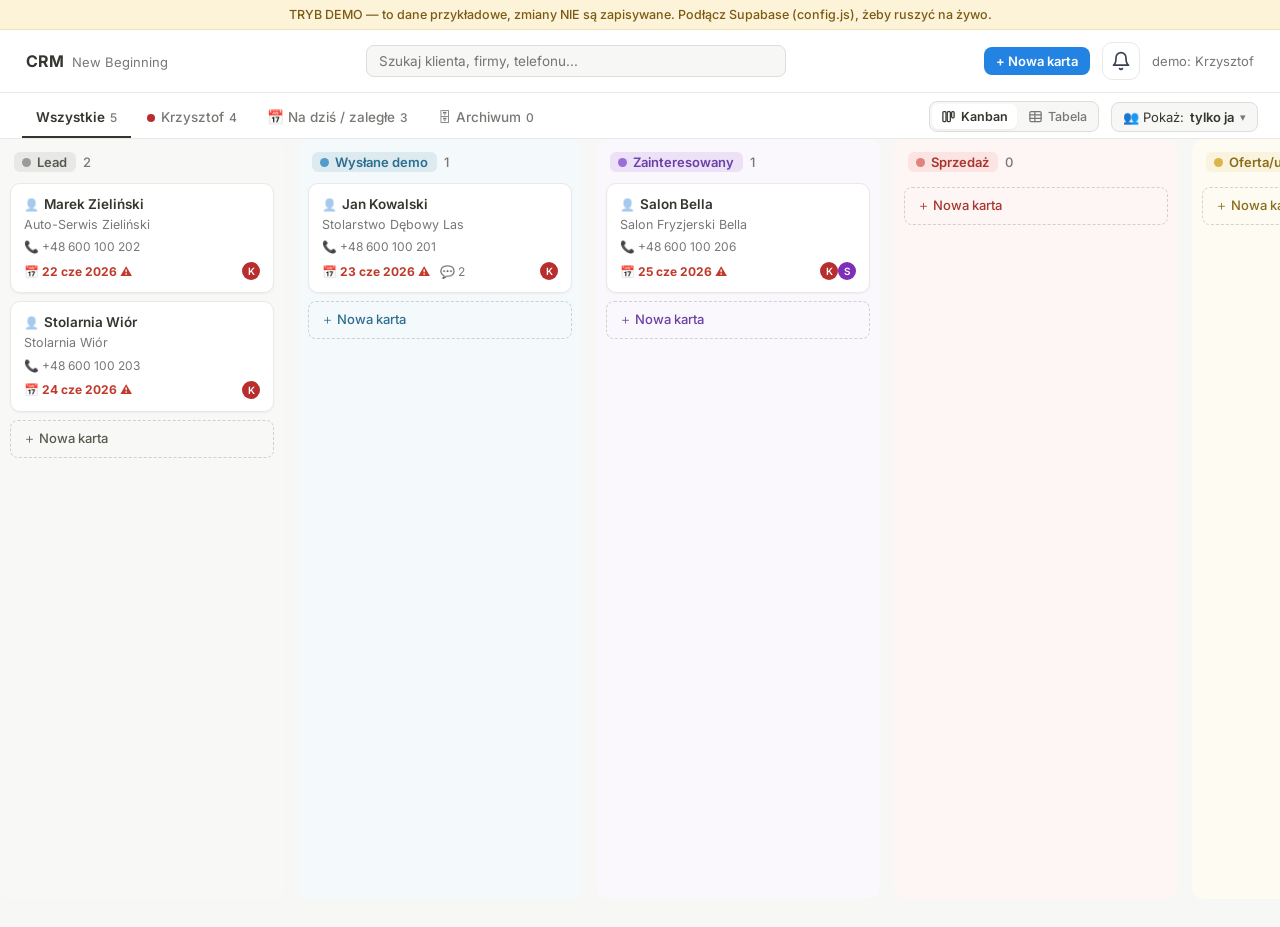
==== test-demo.html @ 10849305 "CRM: karta leada nie rozlazi sie po oddaleniu (max-width + center, v58) Pelnoekranowa karta (.modal-" ====
<!DOCTYPE html>
<html lang="pl">
<head>
  <meta charset="UTF-8" />
  <meta name="viewport" content="width=device-width, initial-scale=1.0" />
  <title>CRM — DEMO (nowa wersja)</title>
  <link rel="preconnect" href="https://fonts.googleapis.com">
  <link rel="preconnect" href="https://fonts.gstatic.com" crossorigin>
  <link href="https://fonts.googleapis.com/css2?family=Inter:wght@400;500;600;700&display=swap" rel="stylesheet">
  <link rel="stylesheet" href="styles.css?v=58" />
</head>
<body>
  <!-- ===== Pasek trybu DEMO ===== -->
  <div id="demo-banner" class="demo-banner" hidden>
    TRYB DEMO — to dane przykładowe, zmiany NIE są zapisywane. Podłącz Supabase (config.js), żeby ruszyć na żywo.
  </div>

  <!-- ===== Ekran logowania (tylko tryb na żywo) ===== -->
  <div id="login-view" class="login-view" hidden>
    <form id="login-form" class="login-card">
      <h1>CRM — New Beginning</h1>
      <p class="login-sub">Zaloguj się swoim adresem e-mail</p>
      <input type="email" id="login-email" placeholder="e-mail" autocomplete="email" required />
      <input type="password" id="login-password" placeholder="hasło" autocomplete="current-password" required />
      <button type="submit" id="login-btn">Zaloguj</button>
      <div id="login-error" class="login-error"></div>
    </form>
  </div>

  <!-- ===== Aplikacja ===== -->
  <div id="app-view" hidden>
    <header class="topbar">
      <div class="topbar-left">
        <span class="logo">CRM</span>
        <span class="logo-sub">New Beginning</span>
      </div>
      <div class="topbar-center">
        <input id="search" class="search" type="search" placeholder="Szukaj klienta, firmy, telefonu..." />
      </div>
      <div class="topbar-right">
        <button id="new-card-btn" class="primary-btn sm">+ Nowa karta</button>
        <div class="notif-wrap">
          <button id="notif-bell" class="notif-bell" title="Powiadomienia (@oznaczenia)" aria-label="Powiadomienia">
            <svg viewBox="0 0 24 24" width="20" height="20" fill="none" stroke="currentColor" stroke-width="2" stroke-linecap="round" stroke-linejoin="round"><path d="M18 8A6 6 0 0 0 6 8c0 7-3 9-3 9h18s-3-2-3-9"/><path d="M13.73 21a2 2 0 0 1-3.46 0"/></svg>
            <span id="notif-badge" class="notif-badge" hidden>0</span>
          </button>
          <div id="notif-panel" class="notif-panel" hidden></div>
        </div>
        <span id="who" class="who"></span>
        <button id="logout-btn" class="ghost-btn" hidden>Wyloguj</button>
      </div>
    </header>

    <nav id="tabs" class="tabs"></nav>

    <main id="board" class="board"></main>
  </div>

  <!-- ===== Modal karty klienta ===== -->
  <div id="modal-overlay" class="modal-overlay" hidden>
    <div class="modal" role="dialog" aria-modal="true">
      <button id="modal-close" class="modal-close" aria-label="Zamknij">&times;</button>
      <div id="modal-body"></div>
    </div>
  </div>

  <!-- DEMO: pusty config → tryb offline, bez logowania, bez zapisu do bazy -->
  <script>window.CRM_CONFIG = {};</script>
  <script src="app.js?v=58"></script>
</body>
</html>
---- styles.css ----
/* ===== Reset / podstawy ===== */
* { box-sizing: border-box; margin: 0; padding: 0; }
/* WAŻNE: atrybut hidden musi naprawdę chować element (inaczej .modal-overlay/.login-view
   z display:flex nakładają się na stronę i blokują klikanie). */
[hidden] { display: none !important; }
:root {
  --bg: #f7f7f5;
  --panel: #ffffff;
  --ink: #37352f;
  --ink-soft: #787774;
  --line: #e9e9e7;
  --line-strong: #ddddda;
  --accent: #2383e2;
  --shadow: 0 1px 2px rgba(15,15,15,.06), 0 2px 8px rgba(15,15,15,.04);
  --radius: 10px;
}
html, body { height: 100%; }
body {
  font-family: 'Inter', -apple-system, BlinkMacSystemFont, 'Segoe UI', sans-serif;
  background: var(--bg);
  color: var(--ink);
  -webkit-font-smoothing: antialiased;
  font-size: 14px;
}

/* ===== Banner DEMO ===== */
.demo-banner {
  background: #fdf3d8;
  color: #7a5b14;
  text-align: center;
  padding: 7px 16px;
  font-size: 12.5px;
  font-weight: 500;
  border-bottom: 1px solid #f0e3b8;
}

/* ===== Logowanie ===== */
.login-view {
  min-height: 100vh; display: flex; align-items: center; justify-content: center; padding: 20px;
}
.login-card {
  background: var(--panel); border: 1px solid var(--line); border-radius: 14px;
  padding: 34px 30px; width: 100%; max-width: 360px; box-shadow: var(--shadow);
  display: flex; flex-direction: column; gap: 12px;
}
.login-card h1 { font-size: 20px; font-weight: 700; }
.login-sub { color: var(--ink-soft); font-size: 13px; margin-bottom: 6px; }
.login-card input {
  border: 1px solid var(--line-strong); border-radius: 8px; padding: 10px 12px; font-size: 14px; font-family: inherit;
}
.login-card input:focus { outline: none; border-color: var(--accent); }
.login-card button {
  background: var(--accent); color: #fff; border: none; border-radius: 8px;
  padding: 10px; font-size: 14px; font-weight: 600; cursor: pointer; margin-top: 4px;
}
.login-card button:hover { filter: brightness(.96); }
.login-error { color: #d4493f; font-size: 12.5px; min-height: 16px; }

/* ===== Topbar ===== */
.topbar {
  display: flex; align-items: center; justify-content: space-between;
  padding: 12px 26px; background: var(--panel); border-bottom: 1px solid var(--line);
}
.topbar-left { display: flex; align-items: baseline; gap: 8px; }
.logo { font-weight: 700; font-size: 16px; }
.logo-sub { color: var(--ink-soft); font-size: 13px; }
.topbar-right { display: flex; align-items: center; gap: 12px; }
.who { color: var(--ink-soft); font-size: 13px; }
.ghost-btn {
  background: transparent; border: 1px solid var(--line-strong); border-radius: 7px;
  padding: 6px 12px; font-size: 13px; cursor: pointer; color: var(--ink); font-family: inherit;
}
.ghost-btn:hover { background: var(--bg); }

/* ===== Pasek widoków (Tablica / Na dziś / Archiwum) + panel zespołu ===== */
.tabs {
  display: flex; align-items: flex-end; justify-content: space-between; gap: 12px;
  padding: 8px 22px 0; background: var(--panel); border-bottom: 1px solid var(--line);
}
/* min-width:0 jest KLUCZOWE — bez niego min-width:auto blokuje kurczenie i overflow-x nigdy się nie włącza (pasek rozpycha stronę na mobile) */
.tab-modes { display: flex; gap: 2px; overflow-x: auto; min-width: 0; flex: 1 1 auto; }
/* Panel zespołu — rozwijany wybór, czyje karty widać (dostępny dla każdego) */
.owner-panel { position: relative; flex: 0 0 auto; padding-bottom: 6px; }
.owner-toggle {
  display: inline-flex; align-items: center; gap: 6px; background: var(--bg);
  border: 1px solid var(--line-strong); border-radius: 8px; padding: 6px 11px;
  font-size: 13px; font-family: inherit; color: var(--ink); cursor: pointer; white-space: nowrap;
}
.owner-toggle:hover { border-color: var(--ink-soft); }
.owner-toggle strong { font-weight: 600; }
.owner-toggle .caret { color: var(--ink-soft); font-size: 11px; }
.owner-pop {
  position: absolute; top: calc(100% + 6px); right: 0; min-width: 224px; z-index: 60;
  background: #fff; border: 1px solid var(--line-strong); border-radius: 10px;
  box-shadow: var(--shadow); padding: 6px;
}
.owner-opt {
  display: flex; align-items: center; gap: 8px; width: 100%; text-align: left;
  background: transparent; border: none; border-radius: 7px; padding: 7px 9px;
  font-size: 13.5px; font-family: inherit; color: var(--ink); cursor: pointer;
}
.owner-opt:hover { background: var(--bg); }
.owner-opt.on { background: rgba(35,131,226,.08); font-weight: 600; }
.owner-check { width: 14px; flex: 0 0 auto; color: var(--accent); font-weight: 700; text-align: center; }
.owner-all { font-weight: 600; }
.owner-sep { height: 1px; background: var(--line); margin: 5px 2px; }
.owner-me { color: var(--ink-soft); font-weight: 400; }
.avatar.sm { width: 18px; height: 18px; font-size: 10px; }
.tab {
  border: none; background: transparent; padding: 8px 14px 11px; font-size: 13.5px; font-weight: 500;
  color: var(--ink-soft); cursor: pointer; border-bottom: 2px solid transparent; white-space: nowrap; font-family: inherit;
}
.tab:hover { color: var(--ink); }
.tab.active { color: var(--ink); border-bottom-color: var(--ink); font-weight: 600; }
.tab .count { color: var(--ink-soft); font-weight: 500; margin-left: 5px; font-size: 12px; }
.tab .tab-dot { display: inline-block; width: 8px; height: 8px; border-radius: 50%; margin-right: 6px; vertical-align: middle; }

/* Przełącznik układu: Kanban / Tabela (po prawej, obok „Pokaż") */
.view-switch { flex: 0 0 auto; display: inline-flex; gap: 2px; align-self: center; background: var(--bg); border: 1px solid var(--line-strong); border-radius: 8px; padding: 2px; margin-bottom: 6px; }
.vs-btn { display: inline-flex; align-items: center; gap: 5px; border: none; background: transparent; color: var(--ink-soft); font-family: inherit; font-size: 12.5px; font-weight: 500; cursor: pointer; border-radius: 6px; padding: 5px 9px; white-space: nowrap; transition: background .12s ease, color .12s ease; }
.vs-btn svg { flex: 0 0 auto; }
.vs-btn:hover { color: var(--ink); }
.vs-btn.on { background: #fff; color: var(--ink); font-weight: 600; box-shadow: 0 1px 2px rgba(0,0,0,.06); }
@media (max-width: 640px) { .vs-btn span { display: none; } .vs-btn { padding: 5px 7px; } }

/* ===== Tablica kanban ===== */
.board {
  display: flex; gap: 14px; padding: 0 26px 28px; overflow: auto; align-items: stretch;
  height: calc(100vh - 112px);
}

/* ===== Widok tabeli ===== */
.board.board-table { display: block; padding: 18px 26px 28px; }
.table-wrap { background: #fff; border: 1px solid var(--line); border-radius: 12px; overflow: hidden; box-shadow: var(--shadow); }
.crm-table { width: 100%; border-collapse: collapse; font-size: 13.5px; min-width: 720px; }
.crm-table thead th { text-align: left; font-weight: 600; font-size: 11.5px; text-transform: uppercase; letter-spacing: .04em; color: var(--ink-soft); padding: 11px 16px; background: var(--bg); border-bottom: 1px solid var(--line); white-space: nowrap; }
.crm-table tbody td { padding: 11px 16px; border-bottom: 1px solid var(--line); vertical-align: middle; }
.crm-table tbody tr:last-child td { border-bottom: none; }
.tb-row { cursor: pointer; transition: background .12s ease; }
.tb-row:hover { background: var(--bg); }
.tb-name { display: flex; flex-direction: column; gap: 1px; }
.tb-nm { font-weight: 600; color: var(--ink); }
.tb-co { font-size: 12px; color: var(--ink-soft); }
.tb-empty { color: var(--ink-soft); }
.tb-num, .tb-demo, .tb-arch { white-space: nowrap; }
.tb-arch { color: var(--ink-soft); }
.tb-team-in { display: inline-flex; align-items: center; }
.tb-fu { font-weight: 600; white-space: nowrap; }
.tb-fu.fu-overdue { color: #c0392b; }
.tb-fu.fu-today { color: #b8860b; }
.tb-fu.fu-done { color: #2e6b3e; }
.table-empty { color: var(--ink-soft); font-size: 14px; padding: 40px 0; text-align: center; }
.column { flex: 0 0 284px; display: flex; flex-direction: column; }
/* col-inner wypełnia całą wysokość kolumny → strefa upuszczania = cały słupek (drop działa też w pustym
   dole kolumny), a tło/tint pokrywa pełną wysokość. align-items:stretch na .board wyrównuje kolumny do
   najwyższej, zachowując wspólny scroll i sticky-nagłówki. */
.col-inner { display: flex; flex-direction: column; flex: 1 1 auto; border-radius: 12px; padding: 4px 8px 10px; }
.column-head {
  display: flex; align-items: center; gap: 7px; padding: 9px 6px 9px; font-size: 13px; font-weight: 600;
  position: sticky; top: 0; background: inherit; z-index: 3;
}
/* zasłoń ewentualny skrawek karty przewijającej się tuż nad nagłówkiem (karta ZAWSZE pod etapem) */
.column-head::before { content: ""; position: absolute; left: 0; right: 0; bottom: 100%; height: 12px; background: inherit; }
.col-label { letter-spacing: .005em; }
.col-pill { display: inline-flex; align-items: center; gap: 6px; padding: 2px 9px 2px 8px; border-radius: 6px; font-weight: 600; font-size: 13px; }
.add-card-btn { margin: 6px 2px 0; width: calc(100% - 4px); text-align: left; background: transparent; border: 1px dashed rgba(55,53,47,.2); border-radius: 8px; padding: 9px 12px; font-size: 13px; font-weight: 500; cursor: pointer; font-family: inherit; transition: background .12s, border-color .12s; }
.add-card-btn:hover { background: rgba(255,255,255,.65); border-color: rgba(55,53,47,.32); }
.dot { width: 9px; height: 9px; border-radius: 50%; flex: 0 0 auto; }
.column-head .col-count { color: var(--ink-soft); font-weight: 500; }
.column-head .add-card { margin-left: auto; border: none; background: transparent; color: var(--ink-soft);
  font-size: 18px; line-height: 1; cursor: pointer; padding: 0 4px; border-radius: 5px; }
.column-head .add-card:hover { background: var(--line); color: var(--ink); }
.cards { display: flex; flex-direction: column; gap: 8px; padding: 2px; }
.cards:empty { min-height: 0; padding: 0; }
.column.drag-over { background: rgba(35,131,226,.035); border-radius: 12px; outline: 1.5px dashed rgba(35,131,226,.22); outline-offset: -3px; }
/* wskaźnik miejsca upuszczenia przy przestawianiu góra/dół w kolumnie */
.card.drop-above, .card.drop-below { position: relative; }
.card.drop-above::before, .card.drop-below::after { content: ""; position: absolute; left: 0; right: 0; height: 3px; background: var(--accent); border-radius: 3px; }
.card.drop-above::before { top: -6px; }
.card.drop-below::after { bottom: -6px; }

.card {
  background: var(--panel); border: 1px solid var(--line); border-radius: var(--radius);
  padding: 12px 13px; cursor: pointer; box-shadow: 0 1px 2px rgba(15,15,15,.05);
  transition: transform .12s ease, box-shadow .12s ease, border-color .12s ease;
}
.card:hover { border-color: var(--line-strong); transform: translateY(-1px); box-shadow: 0 4px 12px rgba(15,15,15,.10); }
.card-ic { opacity: .38; margin-right: 5px; font-size: 12px; }
.card[draggable="true"] { cursor: grab; }
.card.dragging { opacity: .45; }
.card-title { font-weight: 600; font-size: 13.5px; margin-bottom: 3px; line-height: 1.3; }
.card-company { color: var(--ink-soft); font-size: 12.5px; margin-bottom: 6px; line-height: 1.35; }
.card-meta { display: flex; flex-wrap: wrap; gap: 4px 10px; color: var(--ink-soft); font-size: 12px; }
.card-meta .chip { display: inline-flex; align-items: center; gap: 4px; }
.card-foot { display: flex; align-items: center; gap: 10px; margin-top: 8px; color: var(--ink-soft); font-size: 12px; }
.card-owner { margin-left: auto; display: inline-flex; align-items: center; gap: 5px; }
.avatar {
  width: 18px; height: 18px; border-radius: 50%; background: var(--accent); color: #fff;
  font-size: 10px; font-weight: 600; display: inline-flex; align-items: center; justify-content: center;
}

/* ===== Modal ===== */
.modal-overlay {
  position: fixed; inset: 0; background: rgba(15,15,15,.32); display: flex;
  align-items: flex-start; justify-content: center; padding: 40px 16px; z-index: 50; overflow-y: auto;
  backdrop-filter: blur(3px); -webkit-backdrop-filter: blur(3px);
}
.modal {
  background: var(--panel); border-radius: 14px; width: 100%; max-width: 640px;
  position: relative; box-shadow: 0 10px 40px rgba(0,0,0,.18); padding: 36px 40px 30px;
}
.modal-close {
  position: absolute; top: 14px; right: 16px; border: none; background: transparent;
  font-size: 26px; line-height: 1; color: var(--ink-soft); cursor: pointer;
}
.modal-close:hover { color: var(--ink); }
.modal h2 { font-size: 24px; font-weight: 700; margin-bottom: 4px; }
.modal .modal-sub { color: var(--ink-soft); font-size: 12.5px; margin-bottom: 18px; }
.modal input.title-input { font-size: 24px; font-weight: 700; border: none; width: 100%; font-family: inherit; color: var(--ink); }
.modal input.title-input:focus { outline: none; }

.props { display: grid; grid-template-columns: 150px 1fr; gap: 2px 10px; margin: 14px 0 6px; }
.prop-label { color: var(--ink-soft); font-size: 13px; padding: 8px 6px; display: flex; align-items: center; gap: 7px; }
.prop-value { padding: 4px 0; }
.prop-value input, .prop-value select, .prop-value textarea {
  width: 100%; border: 1px solid transparent; border-radius: 6px; padding: 7px 8px; font-size: 13.5px;
  font-family: inherit; color: var(--ink); background: transparent;
}
.prop-value input:hover, .prop-value select:hover, .prop-value textarea:hover { background: var(--bg); }
.prop-value input:focus, .prop-value select:focus, .prop-value textarea:focus { outline: none; border-color: var(--accent); background: #fff; }
.prop-value.readonly { padding: 7px 8px; font-size: 13.5px; color: var(--ink); }
.prop-value a { color: var(--accent); text-decoration: none; }

/* wiersz Google Maps: pole + przyciski otwórz/kopiuj (jak w Notion) */
.maps-cell { display: flex; align-items: center; gap: 6px; }
.maps-cell input { flex: 1 1 auto; min-width: 0; width: auto; }
.maps-cell .maps-link { flex: 1 1 auto; min-width: 0; overflow: hidden; text-overflow: ellipsis; white-space: nowrap; padding: 7px 8px; }
.maps-btn {
  flex: 0 0 auto; cursor: pointer; border: 1px solid var(--line, #e6e3dd); background: #fff;
  color: var(--ink-soft); border-radius: 6px; padding: 6px 9px; font-size: 12.5px; font-family: inherit;
  white-space: nowrap; transition: background .12s ease, color .12s ease, border-color .12s ease;
}
.maps-btn:hover { background: var(--bg); color: var(--ink); }
.maps-btn.ok { color: #1a7f37; border-color: #1a7f37; background: #eaf6ec; }

.status-pill { display: inline-flex; align-items: center; gap: 6px; padding: 3px 10px; border-radius: 20px; font-size: 12.5px; font-weight: 500; }

.section-divider { border: none; border-top: 1px solid var(--line); margin: 18px 0; }
.notes-label { font-size: 12px; font-weight: 600; color: var(--ink-soft); text-transform: uppercase; letter-spacing: .04em; margin-bottom: 6px; }
textarea.notes { width: 100%; min-height: 160px; border: 1px solid var(--line); border-radius: 8px; padding: 10px; font-size: 13.5px; font-family: inherit; resize: vertical; line-height: 1.5; overflow-y: hidden; box-sizing: border-box; }
textarea.notes:focus { outline: none; border-color: var(--accent); }

.comments-wrap { margin-top: 8px; }
.comment { display: flex; gap: 10px; padding: 9px 0; border-top: 1px solid var(--line); }
.comment:first-of-type { border-top: none; }
.comment-main { flex: 1; }
.comment-head { font-size: 12.5px; margin-bottom: 2px; }
.comment-head .c-author { font-weight: 600; }
.comment-head .c-time { color: var(--ink-soft); margin-left: 8px; font-size: 11.5px; }
.comment-body { font-size: 13.5px; line-height: 1.45; white-space: pre-wrap; }
.add-comment { display: flex; gap: 8px; margin-top: 12px; position: relative; }
.add-comment input { flex: 1; border: 1px solid var(--line-strong); border-radius: 8px; padding: 9px 11px; font-size: 13.5px; font-family: inherit; }
.add-comment input:focus { outline: none; border-color: var(--accent); }
.add-comment button { background: var(--accent); color: #fff; border: none; border-radius: 8px; padding: 0 16px; font-size: 13.5px; font-weight: 600; cursor: pointer; }

.readonly-note { background: #fbf3e4; color: #7a5b14; font-size: 12px; padding: 7px 10px; border-radius: 7px; margin-bottom: 14px; }
.save-row { margin-top: 12px; display: flex; justify-content: flex-end; gap: 8px; }
.primary-btn { background: var(--accent); color: #fff; border: none; border-radius: 8px; padding: 9px 18px; font-size: 13.5px; font-weight: 600; cursor: pointer; font-family: inherit; }
.primary-btn:hover { filter: brightness(.96); }
/* „Przenieś do archiwum" — neutralne (to NIE jest usuwanie) */
#delete-card { color: var(--ink-soft); border-color: var(--line-strong); }
#delete-card:hover { background: var(--bg); color: var(--ink); }
.danger-btn { background: #d4493f; }
.danger-btn:hover { filter: brightness(.95); }
.confirm-del { color: #a8362f; font-size: 13.5px; display: inline-flex; align-items: center; }

/* ===== Karta klienta NA CAŁY EKRAN (dwukolumnowa: lewo=dane+notatka, prawo=komentarze) =====
   Włącza się TYLKO dla głównego widoku karty (klasa .modal-full dodawana w openModal);
   Kosz i proste dialogi zostają w małym modalu. */
.modal-overlay:has(.modal-full) { align-items: stretch; padding: 0; }
.modal.modal-full {
  max-width: 100vw; width: 100vw; height: 100vh; max-height: 100vh; border-radius: 0;
  padding: 0; display: flex; flex-direction: column; overflow: hidden;
}
.modal.modal-full #modal-body { flex: 1 1 auto; min-height: 0; display: flex; width: 100%; justify-content: center; }
.modal.modal-full .modal-close { z-index: 5; }
/* max-width + wyśrodkowanie: po oddaleniu (szeroki/zoom-out viewport) karta nie rozłazi się na całą szerokość,
   tylko trzyma czytelną szerokość wyśrodkowaną (ramka pojawia się tylko gdy jest miejsce po bokach). */
.cm { display: grid; grid-template-columns: minmax(0,1fr) clamp(380px, 34%, 540px); width: 100%; max-width: 1500px; min-height: 0; box-shadow: 0 0 0 1px var(--line); }
/* lewa kolumna — przewijalna */
.cm-left { min-width: 0; display: flex; flex-direction: column; overflow-y: auto; padding: 22px 28px 18px; }
.cm-name { font-size: 21px; font-weight: 700; margin: 0 0 1px; }
.modal.modal-full input.title-input.cm-name { font-size: 21px; width: 100%; border: 1px solid transparent; border-radius: 8px; padding: 3px 7px; margin-left: -7px; box-sizing: border-box; transition: background .12s ease, border-color .12s ease; }
.modal.modal-full input.title-input.cm-name:hover { background: var(--bg); }
.modal.modal-full input.title-input.cm-name:focus { background: var(--panel); border-color: var(--accent); }
/* nagłówek sekcji „Notatki" — spójny z nagłówkami grup */
.cm-left .cm-notes .notes-label { font-size: 11px; letter-spacing: .07em; padding-bottom: 7px; border-bottom: 1px solid var(--line); margin-bottom: 8px; }
/* ── Karta: właściwości w 2 grupach (Kontakt | Sprzedaż), pola „inline" jak w Notion ── */
.cm-props { display: grid; grid-template-columns: 1fr 1fr; gap: 22px 48px; align-items: start; margin: 18px 0 6px; max-width: 820px; }
.cm-group { display: flex; flex-direction: column; gap: 1px; min-width: 0; }
.cm-gh { font-size: 11px; font-weight: 600; text-transform: uppercase; letter-spacing: .07em; color: var(--ink-soft); padding-bottom: 7px; margin-bottom: 5px; border-bottom: 1px solid var(--line); }
.cm-row { display: grid; grid-template-columns: 92px minmax(0,1fr); align-items: center; gap: 8px; min-height: 32px; }
.cm-row > .k { font-size: 12.5px; color: var(--ink-soft); }
.cm-row > .v { min-width: 0; display: flex; align-items: center; }
/* pola „bez ramki" — wyglądają jak tekst; ramka i tło dopiero przy najechaniu / edycji */
.cm-row input, .cm-row select { width: 100%; font-size: 13.5px; font-family: inherit; color: var(--ink); background: transparent; border: 1px solid transparent; border-radius: 6px; padding: 5px 7px; box-sizing: border-box; cursor: pointer; }
.cm-row input { cursor: text; }
.cm-row input:hover, .cm-row select:hover { background: var(--bg); }
.cm-row input:focus, .cm-row select:focus { outline: none; background: var(--panel); border-color: var(--accent); cursor: text; }
.cm-row input::placeholder { color: #c4c4c2; }
.cm-row .prop-value.readonly { font-size: 13.5px; color: var(--ink); padding: 5px 7px; }
.cm-row .v.maps-cell, .cm-row .v.demo-cell { gap: 4px; }
.cm-row .v.maps-cell { flex-wrap: nowrap; }
.cm-row .v.demo-cell { flex-wrap: wrap; }
.cm-row .v.maps-cell > input, .cm-row .v.demo-cell > input { flex: 1 1 auto; min-width: 0; }
.cm-row .v.demo-cell .demo-input { flex: 1 1 100%; }
.cm-row .v.demo-cell .demo-row { margin-left: 0; }
.cm-row .v .maps-btn { padding: 4px 7px; font-size: 12px; }
.cm-row .follow-edit { display: flex; gap: 6px; width: 100%; }
.cm-row .follow-edit input[type="date"] { flex: 1 1 auto; }
.cm-row .follow-edit input[type="time"] { flex: 0 0 auto; width: 92px; }
.demo-link { font-weight: 500; white-space: nowrap; }
@media (max-width: 760px) { .cm-props { grid-template-columns: 1fr; gap: 16px 0; } }
/* Ocena gwiazdkowa 1–3 (mniejsze, spokojniejsze) */
.stars { display: inline-flex; gap: 4px; align-items: center; }
.stars .star { background: transparent; border: none; padding: 0; cursor: pointer; font-size: 18px; line-height: 1; color: #dcdcd8; font-family: inherit; transition: color .12s ease, transform .1s ease; }
.stars button.star:hover { transform: scale(1.12); }
.stars .star.on { color: #e0a93c; }
.stars.readonly .star { cursor: default; }
/* Pole na notatkę — kompaktowe, rośnie z treścią (bez rozpychania na cały ekran) */
.cm-notes { display: flex; flex-direction: column; flex: 1 1 auto; margin-top: 18px; max-width: 820px; }
.modal.modal-full textarea.notes { min-height: 140px; flex: 1 1 auto; }
/* Notatka: widok z KLIKALNYMI linkami (klik w tekst = edycja, klik w link = otwiera) */
.notes-view { min-height: 140px; flex: 1 1 auto; border: 1px solid var(--line); border-radius: 8px; padding: 9px 11px; font-size: 13.5px; line-height: 1.5; font-family: inherit; white-space: pre-wrap; word-break: break-word; cursor: text; box-sizing: border-box; overflow-y: auto; }
.notes-view:hover { border-color: var(--line-strong); }
.notes-view .note-link { color: var(--accent); text-decoration: underline; cursor: pointer; }
.notes-view .note-link:hover { filter: brightness(.9); }
.notes-view .notes-empty { color: var(--ink-soft); }
.notes-view.readonly { cursor: default; min-height: 0; }
/* PRAWA kolumna — komentarze/czat */
.cm-right { display: flex; flex-direction: column; min-height: 0; border-left: 1px solid var(--line); background: var(--bg); }
.cm-right .comments-wrap { flex: 1 1 auto; min-height: 0; overflow-y: auto; padding: 16px 20px 4px; margin: 0; }
.cm-right .add-comment { flex: 0 0 auto; padding: 12px 20px 16px; margin: 0; border-top: 1px solid var(--line); background: var(--panel); }
@media (max-width: 860px) {
  .modal.modal-full { height: 100vh; max-height: 100vh; }
  .cm { grid-template-columns: 1fr; grid-template-rows: 1fr auto; }
  .cm-right { border-left: none; border-top: 1px solid var(--line); max-height: 42vh; }
}

/* ===== Mobile ===== */
@media (max-width: 640px) {
  .board { height: auto; }
  .column { flex-basis: 84vw; }
  .modal { padding: 30px 20px 24px; }
  .props { grid-template-columns: 1fr; }
  .prop-label { padding-bottom: 0; }
  .topbar { flex-wrap: wrap; gap: 8px; }
  .topbar-center { order: 3; flex-basis: 100%; padding: 0; }
  .board { scroll-snap-type: x mandatory; }
  .column { scroll-snap-align: start; }
  /* pasek widoków + panel zespołu: na wąskim ekranie panel spada pod taby (zero poziomego scrolla strony) */
  .tabs { flex-wrap: wrap; }
  .owner-panel { width: 100%; padding-bottom: 8px; }
  .owner-pop { left: 0; right: auto; }
}

/* ===== v2: wyszukiwarka, nowa karta, demo, @mention, toast ===== */
.topbar-center { flex: 1; display: flex; justify-content: center; padding: 0 16px; }
.search { width: 100%; max-width: 420px; border: 1px solid var(--line-strong); border-radius: 8px; padding: 7px 12px; font-size: 13.5px; font-family: inherit; background: var(--bg); }
.search:focus { outline: none; border-color: var(--accent); background: #fff; }
.primary-btn.sm { padding: 6px 12px; font-size: 13px; }
.who.saved { color: #3d6b2e; }

.chip-due { color: #c0392b; font-weight: 600; }
.chip-overdue { color: #c0392b; font-weight: 700; }
.chip-today { color: #b8860b; font-weight: 600; }
.chip-demo { color: #8a5a00; background: #fbe7c9; padding: 1px 6px; border-radius: 10px; }
.chip-demo-done { color: #2e6b3e; background: #d7eede; padding: 1px 6px; border-radius: 10px; }
.chip-building { color: #1d5fb5; background: #d8e8fb; padding: 1px 6px; border-radius: 10px; font-weight: 600; }

/* „Poproś o demo" / status demo — w jednej linii z polem „Demo (link)", dosunięte do prawej krawędzi */
.maps-cell .demo-row { flex: 0 0 auto; margin-left: auto; display: inline-flex; align-items: center; }
.demo-btn { color: #8a5a00; border-color: #e8d39a; }
.demo-btn:hover { background: #fbf3e0; }
.demo-flag { font-size: 13px; color: #8a5a00; background: #fbe7c9; padding: 6px 10px; border-radius: 8px; display: inline-block; }

.no-comments { color: var(--ink-soft); font-size: 13px; padding: 6px 0; }
.mention { color: var(--accent); font-weight: 600; }

/* ===== Composer (pod feedem): komentarz + tryb „Follow-up" ===== */
.composer { flex: 0 0 auto; border-top: 1px solid var(--line); background: var(--panel); padding: 10px 16px 14px; }
.composer .add-comment { margin-top: 0; padding: 0; border-top: none; background: none; }
/* przycisk-kwadracik „Follow-up" przy polu (wyższa specyficzność niż .add-comment button) */
.composer .fu-mode { display: inline-flex; align-items: center; gap: 5px; flex: 0 0 auto; font-family: inherit; font-size: 12px; font-weight: 600; cursor: pointer; border: 1px solid var(--line-strong); background: #fff; color: var(--ink-soft); border-radius: 8px; padding: 7px 9px; transition: background .14s ease, border-color .14s ease, color .14s ease; }
.composer .fu-mode svg { flex: 0 0 auto; }
.composer .fu-mode:hover { background: var(--bg); color: var(--ink); }
.composer .fu-mode.on { background: #fff7e6; border-color: #e7d3a0; color: #8a6d1a; }
/* setter daty/godziny — pojawia się po włączeniu trybu */
.fu-setter { background: #fffaf0; border: 1px solid #efe2c4; border-radius: 10px; padding: 10px 11px; margin-bottom: 10px; }
.fu-setter-row { display: flex; gap: 7px; margin-bottom: 8px; }
.fu-setter-row input[type="date"] { flex: 1 1 auto; min-width: 0; }
.fu-setter-row input[type="time"] { flex: 0 0 auto; width: 98px; }
.fu-setter input { font-size: 13px; font-family: inherit; color: var(--ink); background: #fff; border: 1px solid #e7dcc0; border-radius: 8px; padding: 7px 9px; box-sizing: border-box; transition: border-color .14s ease, box-shadow .14s ease; }
.fu-setter input:hover { border-color: #d9c99e; }
.fu-setter input:focus { outline: none; border-color: #c39a36; box-shadow: 0 0 0 3px rgba(195,154,54,.14); }
/* szybkie terminy (Jutro / +3 dni / +tydzień / Wyczyść) */
.fu-quick { display: flex; flex-wrap: wrap; gap: 5px; }
.fu-chip { font-family: inherit; font-size: 12px; cursor: pointer; border: 1px solid #e7dcc0; background: #fff; color: #6b5a2e; border-radius: 999px; padding: 4px 9px; white-space: nowrap; transition: background .14s ease, border-color .14s ease, color .14s ease; }
.fu-chip:hover { background: #fbf3df; border-color: #d9c99e; color: #4a3e1c; }
.fu-chip-clear { margin-left: auto; color: var(--ink-soft); }
.fu-chip-clear:hover { background: #f5efe2; color: #a8362f; border-color: #e3d9c2; }
/* ===== Sekcje prawego panelu: „Przypomnienia" + „Komentarze" ===== */
.feed-section + .feed-section { margin-top: 20px; }
.feed-section-head { font-size: 12px; font-weight: 600; text-transform: uppercase; letter-spacing: .04em; color: var(--ink-soft); margin-bottom: 6px; }
.feed-section-head .cm-cc { font-weight: 500; text-transform: none; letter-spacing: 0; margin-left: 4px; }
.feed-item .comment-head { display: flex; align-items: center; }
.feed-item .c-author { font-weight: 600; }
.feed-ic { background: #eef0f2; color: #8a8f98; }
.feed-followup .feed-ic { background: #fbf0d8; color: #b0852c; }
.feed-muted { color: var(--ink-soft); }
/* karta przypomnienia — wyróżniona, z akcjami edytuj/usuń/zrobione */
.feed-section .reminder { border-top: none; border: 1px solid #efe2bf; background: #fffdf5; border-radius: 10px; padding: 10px 12px; align-items: flex-start; }
.rm-badge { font-size: 10.5px; font-weight: 600; padding: 1px 7px; border-radius: 999px; margin-left: 8px; text-transform: uppercase; letter-spacing: .03em; }
.rm-today { background: #fff3d6; color: #8a6d1a; }
.rm-overdue { background: #fdecea; color: #c0392b; }
.reminder-actions { margin-left: auto; display: inline-flex; align-items: center; gap: 2px; flex: 0 0 auto; }
.rm-act { cursor: pointer; width: 26px; height: 26px; border-radius: 7px; border: 1px solid transparent; background: none; color: var(--ink-soft); font-family: inherit; font-size: 12.5px; display: inline-flex; align-items: center; justify-content: center; transition: background .14s ease, color .14s ease, border-color .14s ease; }
.rm-act:hover { background: var(--bg); color: var(--ink); }
.rm-edit:hover { color: #3a6ea5; }
.rm-del:hover { color: #c0392b; }
.rm-done:hover { background: #1a7f37; border-color: #1a7f37; color: #fff; }
.rm-confirm { font-size: 12px; font-weight: 600; color: #c0392b; align-self: center; margin-right: 2px; }
.rm-del-yes, .rm-del-no { width: auto; padding: 0 9px; font-weight: 600; }
.rm-del-yes { color: #c0392b; }
/* awatar opiekuna na karcie tablicy (obok handlowca) */
.card-owner { display: inline-flex; align-items: center; }
.avatar.avatar-sec { margin-right: -5px; box-shadow: 0 0 0 1.5px var(--panel); }
/* chip follow-upu „zrobiony" na tablicy */
.chip-fu-done { color: #1a7f37; background: #eaf6ec; padding: 1px 6px; border-radius: 10px; }

.mention-pop { position: absolute; bottom: calc(100% + 4px); left: 0; background: #fff; border: 1px solid var(--line-strong); border-radius: 8px; box-shadow: var(--shadow); padding: 4px; min-width: 210px; z-index: 60; }
.mention-item { display: flex; align-items: center; gap: 8px; padding: 6px 8px; border-radius: 6px; cursor: pointer; font-size: 13.5px; }
.mention-item.active, .mention-item:hover { background: var(--bg); }

.toast { position: fixed; bottom: 22px; left: 50%; transform: translateX(-50%) translateY(20px); background: #37352f; color: #fff; padding: 10px 18px; border-radius: 10px; font-size: 13.5px; opacity: 0; pointer-events: none; transition: opacity .2s, transform .2s; z-index: 100; box-shadow: 0 6px 20px rgba(0,0,0,.25); }
.toast.show { opacity: 1; transform: translateX(-50%) translateY(0); }

/* ===== delikatne animacje (Notion-feel) ===== */
@keyframes crmFadeIn { from { opacity: 0; } to { opacity: 1; } }
@keyframes crmModalIn { from { opacity: 0; transform: translateY(10px) scale(.99); } to { opacity: 1; transform: none; } }
@keyframes crmFlash { 0% { box-shadow: 0 0 0 0 rgba(35,131,226,0); } 35% { box-shadow: 0 0 0 2px rgba(35,131,226,.16); } 100% { box-shadow: 0 0 0 0 rgba(35,131,226,0); } }
.modal-overlay:not([hidden]) { animation: crmFadeIn .12s ease; }
.modal { animation: crmModalIn .2s cubic-bezier(.2,.8,.2,1); }
.card.flash { animation: crmFlash .7s ease; }
.tab, .add-card, .ghost-btn, .primary-btn, .chip { transition: background .12s ease, color .12s ease, border-color .12s ease; }
.add-card { opacity: 0; transition: opacity .12s ease, background .12s ease; }
.column:hover .add-card { opacity: 1; }
@media (hover: none) { .add-card { opacity: 1; } }
@media (prefers-reduced-motion: reduce) { *, *::before, *::after { animation-duration: .001ms !important; transition-duration: .001ms !important; } }

/* ===== Archiwum (chowanie / przywracanie) ===== */
.card.archived { opacity: .62; }
.card.archived:hover { opacity: .85; }
.archive-banner { background: #eef0f3; color: #4a4843; padding: 9px 12px; border-radius: 8px; font-size: 13px; margin: 4px 0 16px; }
.archive-actions { display: flex; gap: 8px; align-items: center; }
.archive-head { padding: 4px 2px 16px; color: var(--ink-soft); font-size: 13.5px; }
.archive-list { display: flex; flex-wrap: wrap; gap: 12px; align-items: flex-start; }
.archive-list .card { width: 280px; cursor: pointer; }
.empty-archive { padding: 70px 20px; text-align: center; color: var(--ink-soft); font-size: 15px; }

/* ===== POWIADOMIENIA (@oznaczenia) ===== */
.notif-wrap{position:relative;display:inline-flex}
.notif-bell{position:relative;display:inline-flex;align-items:center;justify-content:center;width:38px;height:38px;border-radius:10px;border:1px solid var(--line,#e3e6ea);background:#fff;color:#3a4250;cursor:pointer;transition:background .15s,border-color .15s,color .15s}
.notif-bell:hover{background:#f4f6f8;color:#111}
.notif-bell.has-unread{color:#e1251b;border-color:#f3c6c2}
.notif-badge{position:absolute;top:-5px;right:-5px;min-width:18px;height:18px;padding:0 5px;border-radius:9px;background:#e1251b;color:#fff;font-size:11px;font-weight:700;line-height:18px;text-align:center;box-shadow:0 0 0 2px #fff}
.notif-panel{position:absolute;top:46px;right:0;width:360px;max-width:92vw;max-height:70vh;overflow:auto;background:#fff;border:1px solid var(--line,#e3e6ea);border-radius:14px;box-shadow:0 20px 50px -18px rgba(20,28,40,.45);z-index:1000}
.notif-head{display:flex;align-items:center;justify-content:space-between;padding:14px 16px;border-bottom:1px solid var(--line,#eef1f4);position:sticky;top:0;background:#fff}
.notif-head strong{font-size:15px}
.notif-readall{border:0;background:none;color:#2563eb;font-size:13px;font-weight:600;cursor:pointer}
.notif-readall:hover{text-decoration:underline}
.notif-list{display:flex;flex-direction:column}
.notif-item{display:block;width:100%;text-align:left;border:0;border-bottom:1px solid #f1f3f6;background:#fff;padding:12px 16px;cursor:pointer;transition:background .12s}
.notif-item:hover{background:#f7f9fb}
.notif-item.unread{background:#fef6f5}
.notif-item.unread:hover{background:#fdeeec}
.notif-it-top{font-size:13px;color:#5a6472;margin-bottom:3px}
.notif-who{font-weight:700;color:#1f2733}
.notif-cli{font-weight:600;color:#2563eb}
.notif-it-body{font-size:13.5px;color:#222;line-height:1.4;display:-webkit-box;-webkit-line-clamp:2;-webkit-box-orient:vertical;overflow:hidden}
.notif-it-time{font-size:11.5px;color:#9aa3af;margin-top:4px}
.notif-empty{padding:24px 18px;color:#7a838f;font-size:13.5px;line-height:1.5;text-align:center}
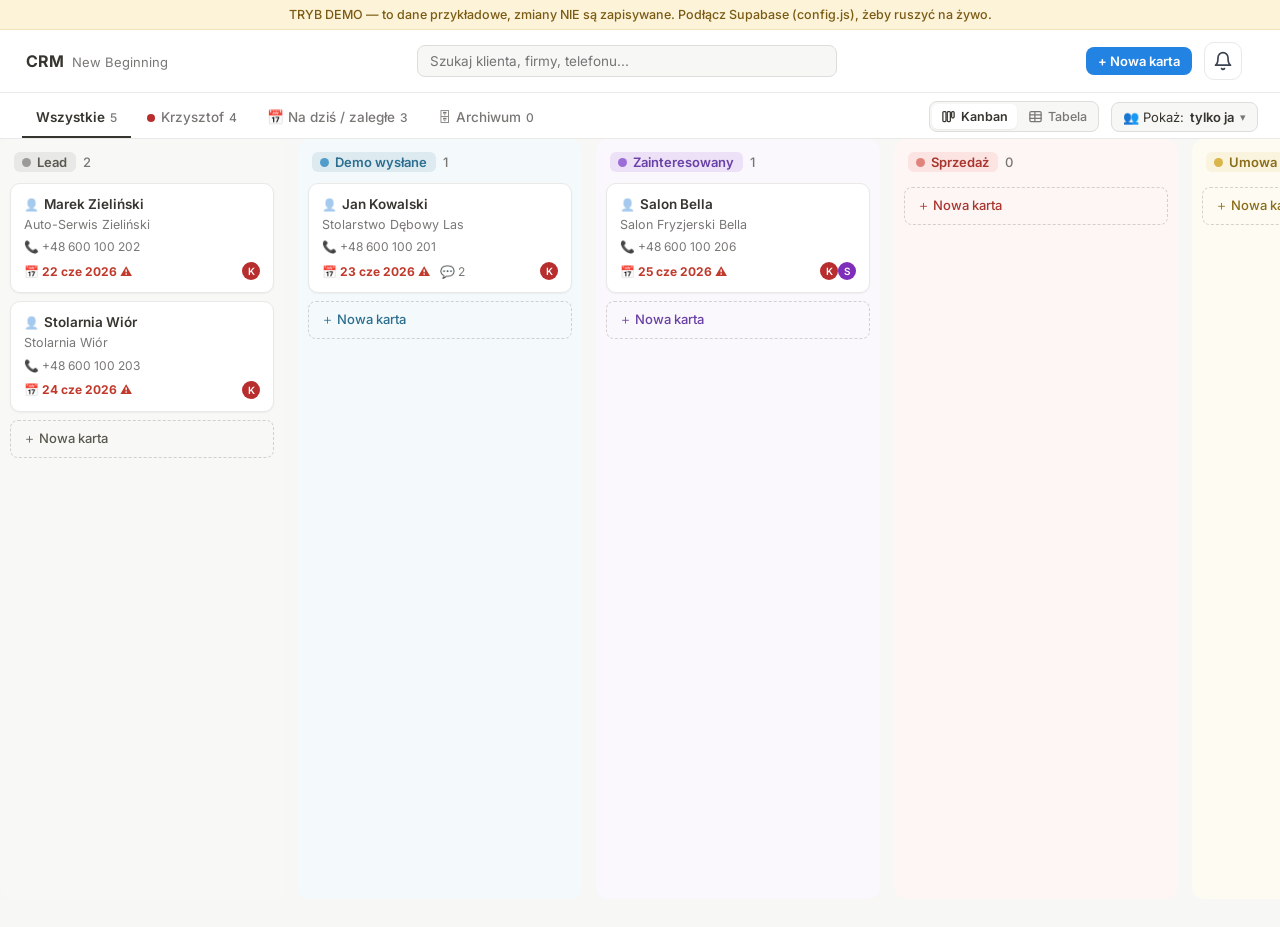
==== commit 0690644a: "CRM usługi: admin może edytować wybór/ceny/okres mimo zamrożenia lejka Na etapach, gdzie usługi są n" ====
--- a/test-demo.html
+++ b/test-demo.html
@@ -7,7 +7,7 @@
   <link rel="preconnect" href="https://fonts.googleapis.com">
   <link rel="preconnect" href="https://fonts.gstatic.com" crossorigin>
   <link href="https://fonts.googleapis.com/css2?family=Inter:wght@400;500;600;700&display=swap" rel="stylesheet">
-  <link rel="stylesheet" href="styles.css?v=58" />
+  <link rel="stylesheet" href="styles.css?v=101" />
 </head>
 <body>
   <!-- ===== Pasek trybu DEMO ===== -->
@@ -59,13 +59,17 @@
   <!-- ===== Modal karty klienta ===== -->
   <div id="modal-overlay" class="modal-overlay" hidden>
     <div class="modal" role="dialog" aria-modal="true">
-      <button id="modal-close" class="modal-close" aria-label="Zamknij">&times;</button>
+      <div class="modal-actions" id="modal-actions">
+        <button id="modal-prev" class="modal-nav-btn" type="button" aria-label="Poprzedni klient" title="Poprzedni klient (←)">&lsaquo;</button>
+        <button id="modal-next" class="modal-nav-btn" type="button" aria-label="Następny klient" title="Następny klient (→)">&rsaquo;</button>
+        <button id="modal-close" class="modal-close" type="button" aria-label="Zamknij" title="Zamknij (Esc)">&times;</button>
+      </div>
       <div id="modal-body"></div>
     </div>
   </div>
 
   <!-- DEMO: pusty config → tryb offline, bez logowania, bez zapisu do bazy -->
   <script>window.CRM_CONFIG = {};</script>
-  <script src="app.js?v=58"></script>
+  <script src="app.js?v=101"></script>
 </body>
 </html>
--- a/styles.css
+++ b/styles.css
@@ -54,6 +54,11 @@
   padding: 10px; font-size: 14px; font-weight: 600; cursor: pointer; margin-top: 4px;
 }
 .login-card button:hover { filter: brightness(.96); }
+.login-card .link-btn {
+  background: none; color: var(--ink-soft); border: none; padding: 2px;
+  font-size: 12.5px; font-weight: 500; text-decoration: underline; cursor: pointer; margin-top: 0;
+}
+.login-card .link-btn:hover { filter: none; color: var(--accent); }
 .login-error { color: #d4493f; font-size: 12.5px; min-height: 16px; }
 
 /* ===== Topbar ===== */
@@ -65,12 +70,21 @@
 .logo { font-weight: 700; font-size: 16px; }
 .logo-sub { color: var(--ink-soft); font-size: 13px; }
 .topbar-right { display: flex; align-items: center; gap: 12px; }
-.who { color: var(--ink-soft); font-size: 13px; }
 .ghost-btn {
   background: transparent; border: 1px solid var(--line-strong); border-radius: 7px;
   padding: 6px 12px; font-size: 13px; cursor: pointer; color: var(--ink); font-family: inherit;
 }
 .ghost-btn:hover { background: var(--bg); }
+
+/* ===== Rozwijane menu w topbarze: Konto (ludzik) + Sekcje (hamburger) ===== */
+.menu-wrap { position: relative; display: inline-flex; }
+.notif-bell.saved { border-color: #16a34a; color: #16a34a; }
+.pop-menu { position: absolute; top: calc(100% + 6px); right: 0; min-width: 180px; background: #fff; border: 1px solid var(--line-strong); border-radius: 12px; box-shadow: var(--shadow); padding: 5px; z-index: 60; }
+.pop-menu-head { font-size: 12px; font-weight: 600; color: var(--ink-soft); padding: 8px 10px 6px; }
+.pop-menu-item { display: block; width: 100%; text-align: left; border: none; background: transparent; color: var(--ink); font-family: inherit; font-size: 14px; font-weight: 500; padding: 9px 10px; border-radius: 8px; cursor: pointer; }
+.pop-menu-item:hover { background: var(--bg); }
+.pop-menu-item.active { background: #eef5fd; color: var(--accent); font-weight: 600; }
+.section-view { padding: 28px 26px 40px; }
 
 /* ===== Pasek widoków (Tablica / Na dziś / Archiwum) + panel zespołu ===== */
 .tabs {
@@ -189,6 +203,7 @@
 .card[draggable="true"] { cursor: grab; }
 .card.dragging { opacity: .45; }
 .card-title { font-weight: 600; font-size: 13.5px; margin-bottom: 3px; line-height: 1.3; }
+.card-stars { color: #e0a93c; font-size: 11.5px; letter-spacing: 1px; margin-left: 6px; white-space: nowrap; }
 .card-company { color: var(--ink-soft); font-size: 12.5px; margin-bottom: 6px; line-height: 1.35; }
 .card-meta { display: flex; flex-wrap: wrap; gap: 4px 10px; color: var(--ink-soft); font-size: 12px; }
 .card-meta .chip { display: inline-flex; align-items: center; gap: 4px; }
@@ -209,11 +224,22 @@
   background: var(--panel); border-radius: 14px; width: 100%; max-width: 640px;
   position: relative; box-shadow: 0 10px 40px rgba(0,0,0,.18); padding: 36px 40px 30px;
 }
+/* pasek akcji karty (poprzedni / następny / zamknij) — prawy górny róg */
+.modal-actions { position: absolute; top: 14px; right: 16px; display: flex; align-items: center; gap: 6px; z-index: 5; }
+.modal-nav-btn {
+  width: 30px; height: 30px; display: flex; align-items: center; justify-content: center;
+  border: 1px solid var(--line-strong); background: #fff; color: var(--ink-soft);
+  border-radius: 8px; font-size: 19px; line-height: 1; cursor: pointer; font-family: inherit;
+  transition: background .12s ease, color .12s ease, border-color .12s ease;
+}
+.modal-nav-btn:hover { background: var(--bg); color: var(--ink); border-color: var(--ink-soft); }
+.modal-nav-btn:disabled { opacity: .3; cursor: default; background: #fff; color: var(--ink-soft); border-color: var(--line); }
 .modal-close {
-  position: absolute; top: 14px; right: 16px; border: none; background: transparent;
+  width: 30px; height: 30px; border: none; background: transparent;
   font-size: 26px; line-height: 1; color: var(--ink-soft); cursor: pointer;
-}
-.modal-close:hover { color: var(--ink); }
+  display: flex; align-items: center; justify-content: center; border-radius: 8px;
+}
+.modal-close:hover { color: var(--ink); background: var(--bg); }
 .modal h2 { font-size: 24px; font-weight: 700; margin-bottom: 4px; }
 .modal .modal-sub { color: var(--ink-soft); font-size: 12.5px; margin-bottom: 18px; }
 .modal input.title-input { font-size: 24px; font-weight: 700; border: none; width: 100%; font-family: inherit; color: var(--ink); }
@@ -261,6 +287,11 @@
 .add-comment { display: flex; gap: 8px; margin-top: 12px; position: relative; }
 .add-comment input { flex: 1; border: 1px solid var(--line-strong); border-radius: 8px; padding: 9px 11px; font-size: 13.5px; font-family: inherit; }
 .add-comment input:focus { outline: none; border-color: var(--accent); }
+/* nakładka podświetlająca @claude podczas pisania (input nietknięty, tło pod spodem) */
+.add-comment .hl-wrap { position: relative; flex: 1; display: flex; }
+.add-comment .hl-wrap > #new-comment { flex: 1; background: transparent; position: relative; z-index: 1; }
+.hl-backdrop { position: absolute; inset: 0; z-index: 0; background: #fff; border: 1px solid transparent; border-radius: 8px; padding: 9px 11px; font-size: 13.5px; font-family: inherit; white-space: pre; overflow: hidden; color: transparent; pointer-events: none; }
+.hl-backdrop .hl-claude { background: #FF6A00; border-radius: 4px; }
 .add-comment button { background: var(--accent); color: #fff; border: none; border-radius: 8px; padding: 0 16px; font-size: 13.5px; font-weight: 600; cursor: pointer; }
 
 .readonly-note { background: #fbf3e4; color: #7a5b14; font-size: 12px; padding: 7px 10px; border-radius: 7px; margin-bottom: 14px; }
@@ -283,7 +314,9 @@
   padding: 0; display: flex; flex-direction: column; overflow: hidden;
 }
 .modal.modal-full #modal-body { flex: 1 1 auto; min-height: 0; display: flex; width: 100%; justify-content: center; }
-.modal.modal-full .modal-close { z-index: 5; }
+/* na pełnym ekranie karta jest wyśrodkowana (max-width 1500) — przyklej pasek akcji do PRAWEJ KRAWĘDZI karty
+   (a nie ekranu), żeby nie „odlatywał" w pusty pas po oddaleniu/na szerokim monitorze */
+.modal.modal-full .modal-actions { right: max(16px, calc((100vw - 1500px) / 2 + 16px)); z-index: 5; background: var(--bg); padding: 3px; border-radius: 10px; }
 /* max-width + wyśrodkowanie: po oddaleniu (szeroki/zoom-out viewport) karta nie rozłazi się na całą szerokość,
    tylko trzyma czytelną szerokość wyśrodkowaną (ramka pojawia się tylko gdy jest miejsce po bokach). */
 .cm { display: grid; grid-template-columns: minmax(0,1fr) clamp(380px, 34%, 540px); width: 100%; max-width: 1500px; min-height: 0; box-shadow: 0 0 0 1px var(--line); }
@@ -296,11 +329,19 @@
 /* nagłówek sekcji „Notatki" — spójny z nagłówkami grup */
 .cm-left .cm-notes .notes-label { font-size: 11px; letter-spacing: .07em; padding-bottom: 7px; border-bottom: 1px solid var(--line); margin-bottom: 8px; }
 /* ── Karta: właściwości w 2 grupach (Kontakt | Sprzedaż), pola „inline" jak w Notion ── */
-.cm-props { display: grid; grid-template-columns: 1fr 1fr; gap: 22px 48px; align-items: start; margin: 18px 0 6px; max-width: 820px; }
-.cm-group { display: flex; flex-direction: column; gap: 1px; min-width: 0; }
-.cm-gh { font-size: 11px; font-weight: 600; text-transform: uppercase; letter-spacing: .07em; color: var(--ink-soft); padding-bottom: 7px; margin-bottom: 5px; border-bottom: 1px solid var(--line); }
-.cm-row { display: grid; grid-template-columns: 92px minmax(0,1fr); align-items: center; gap: 8px; min-height: 32px; }
-.cm-row > .k { font-size: 12.5px; color: var(--ink-soft); }
+/* Nagłówek karty: imię + znaczek partnera (lewa) + gwiazdki i stepper etapu (prawa) w jednej linii */
+.cm-head { display: flex; align-items: center; gap: 14px; flex-wrap: wrap; }
+.cm-head .cm-name-wrap { flex: 1 1 220px; min-width: 0; display: flex; align-items: center; gap: 4px; }
+.cm-head .cm-name { flex: 0 1 auto; min-width: 0; margin: 0; }
+.modal.modal-full .cm-head input.title-input.cm-name { width: auto; max-width: 100%; }
+.cm-head .stars { flex: 0 0 auto; }
+.cm-props { display: grid; grid-template-columns: 1fr 1fr; gap: 18px 0; align-items: start; margin: 20px 0 6px; max-width: 820px; }
+.cm-group { display: flex; flex-direction: column; gap: 2px; min-width: 0; }
+.cm-group:first-child { padding-right: 36px; }
+.cm-group + .cm-group { border-left: 1px solid var(--line); padding-left: 36px; }
+.cm-row { display: grid; grid-template-columns: 24px minmax(0,1fr); align-items: center; gap: 8px; min-height: 34px; }
+.cm-row > .k { display: flex; align-items: center; justify-content: center; color: var(--ink-soft); opacity: .8; cursor: default; }
+.cm-row > .k svg { display: block; }
 .cm-row > .v { min-width: 0; display: flex; align-items: center; }
 /* pola „bez ramki" — wyglądają jak tekst; ramka i tło dopiero przy najechaniu / edycji */
 .cm-row input, .cm-row select { width: 100%; font-size: 13.5px; font-family: inherit; color: var(--ink); background: transparent; border: 1px solid transparent; border-radius: 6px; padding: 5px 7px; box-sizing: border-box; cursor: pointer; }
@@ -315,20 +356,58 @@
 .cm-row .v.maps-cell > input, .cm-row .v.demo-cell > input { flex: 1 1 auto; min-width: 0; }
 .cm-row .v.demo-cell .demo-input { flex: 1 1 100%; }
 .cm-row .v.demo-cell .demo-row { margin-left: 0; }
-.cm-row .v .maps-btn { padding: 4px 7px; font-size: 12px; }
-.cm-row .follow-edit { display: flex; gap: 6px; width: 100%; }
-.cm-row .follow-edit input[type="date"] { flex: 1 1 auto; }
-.cm-row .follow-edit input[type="time"] { flex: 0 0 auto; width: 92px; }
+/* przyciski w wierszach karty (link / ↗ / ⧉ / Poproś o demo) — JEDEN rozmiar, żeby nic nie odstawało */
+.cm-row .v .maps-btn, .cm-row .v .ghost-btn { padding: 5px 10px; font-size: 12.5px; border-radius: 7px; }
+/* „Nadaj token" (admin, etap „Umowa wysłana") — zielony akcent tokena partnera */
+.grant-token { color: #1a7f37; border-color: #b7d6ab; }
+.grant-token:hover { background: #eef6ea; }
 .demo-link { font-weight: 500; white-space: nowrap; }
-@media (max-width: 760px) { .cm-props { grid-template-columns: 1fr; gap: 16px 0; } }
+@media (max-width: 760px) {
+  .cm-props { grid-template-columns: 1fr; gap: 14px 0; }
+  .cm-group:first-child { padding-right: 0; }
+  .cm-group + .cm-group { border-left: none; padding-left: 0; }
+}
 /* Ocena gwiazdkowa 1–3 (mniejsze, spokojniejsze) */
 .stars { display: inline-flex; gap: 4px; align-items: center; }
 .stars .star { background: transparent; border: none; padding: 0; cursor: pointer; font-size: 18px; line-height: 1; color: #dcdcd8; font-family: inherit; transition: color .12s ease, transform .1s ease; }
 .stars button.star:hover { transform: scale(1.12); }
 .stars .star.on { color: #e0a93c; }
 .stars.readonly .star { cursor: default; }
-/* Pole na notatkę — kompaktowe, rośnie z treścią (bez rozpychania na cały ekran) */
-.cm-notes { display: flex; flex-direction: column; flex: 1 1 auto; margin-top: 18px; max-width: 820px; }
+
+/* Znaczek partnera (zielona weryfikacja) — przy imieniu na kafelku, w tabelach i na karcie */
+.partner-mark { display: inline-flex; align-items: center; flex: 0 0 auto; vertical-align: -2px; margin-left: 5px; position: relative; }
+.partner-mark svg { display: block; }
+.cm-head .partner-mark { margin-left: 0; }
+.cm-head .partner-mark.clickable { cursor: pointer; }
+/* podgląd tokena po kliknięciu znaczka: od kiedy partner + sprzedane usługi */
+.token-pop { position: absolute; top: 24px; left: 50%; transform: translateX(-50%); z-index: 60; min-width: 260px; max-width: 340px; background: #fff; border: 1px solid var(--line-strong); border-radius: 12px; box-shadow: var(--shadow); padding: 10px 12px; cursor: default; }
+.token-head { display: flex; align-items: center; gap: 6px; font-size: 12.5px; font-weight: 600; color: var(--ink); padding-bottom: 7px; margin-bottom: 5px; border-bottom: 1px solid var(--line); white-space: nowrap; }
+.token-row { display: flex; align-items: baseline; justify-content: space-between; gap: 14px; font-size: 12.5px; padding: 3px 0; }
+.token-svc { font-weight: 500; }
+.token-meta { color: var(--ink-soft); white-space: nowrap; }
+.token-empty { color: var(--ink-soft); font-size: 12.5px; }
+/* Baza partnerów: kolumna Rejestracja + ⚙ ustawienia (menu z opcją zdjęcia tokena, fixed przy zębatce) */
+.tb-since { white-space: nowrap; color: var(--ink); }
+.tb-actions { text-align: right; white-space: nowrap; width: 44px; }
+.tb-gear-pop { position: fixed; min-width: 230px; z-index: 80; }
+.pop-menu-item.pop-danger { color: #a8362f; }
+.pop-menu-item.pop-danger:hover { background: #fdecea; }
+
+/* Stepper etapu lejka: ‹ Status › — jeden kontrolek (wspólna ramka, strzałki oddzielone cienką linią) */
+.cm-stage { display: inline-flex; align-items: stretch; flex: 0 0 auto; margin: 0; border: 1px solid var(--line-strong); border-radius: 9px; background: var(--panel); overflow: hidden; }
+.cm-stage .stage-select { min-width: 210px; font-size: 13.5px; font-weight: 600; font-family: inherit; color: var(--ink); background: transparent; border: none; padding: 8px 10px; cursor: pointer; text-align: center; text-align-last: center; box-sizing: border-box; transition: background .14s ease; }
+.cm-stage .stage-select:hover { background: var(--bg); }
+.cm-stage .stage-select:focus { outline: none; background: var(--bg); }
+.stage-arrow { width: 34px; display: inline-flex; align-items: center; justify-content: center; font-size: 17px; line-height: 1; color: var(--ink-soft); background: transparent; border: none; cursor: pointer; font-family: inherit; transition: background .14s ease, color .14s ease; }
+.stage-arrow:first-child { border-right: 1px solid var(--line); }
+.stage-arrow:last-child { border-left: 1px solid var(--line); }
+.stage-arrow:hover:not(:disabled) { background: var(--bg); color: var(--ink); }
+.stage-arrow:disabled { opacity: .3; cursor: default; }
+/* karta tylko-do-odczytu: sam pill statusu, bez ramki steppera */
+.cm-stage-ro { border: none; background: transparent; overflow: visible; }
+/* Pole na notatkę — wypełnia całą szerokość lewej kolumny (bez max-width), żeby po oddaleniu
+   nie zostawała pusta „luka" między notatką a panelem komentarzy po prawej. */
+.cm-notes { display: flex; flex-direction: column; flex: 1 1 auto; margin-top: 18px; }
 .modal.modal-full textarea.notes { min-height: 140px; flex: 1 1 auto; }
 /* Notatka: widok z KLIKALNYMI linkami (klik w tekst = edycja, klik w link = otwiera) */
 .notes-view { min-height: 140px; flex: 1 1 auto; border: 1px solid var(--line); border-radius: 8px; padding: 9px 11px; font-size: 13.5px; line-height: 1.5; font-family: inherit; white-space: pre-wrap; word-break: break-word; cursor: text; box-sizing: border-box; overflow-y: auto; }
@@ -337,14 +416,132 @@
 .notes-view .note-link:hover { filter: brightness(.9); }
 .notes-view .notes-empty { color: var(--ink-soft); }
 .notes-view.readonly { cursor: default; min-height: 0; }
+/* Zakładki Notatki / Usługi nad polem notatki */
+.notes-tabs { display: flex; gap: 4px; margin-bottom: 10px; border-bottom: 1px solid var(--line); }
+.notes-tab { background: none; border: none; padding: 5px 10px 8px; font-size: 12px; font-weight: 600; text-transform: uppercase; letter-spacing: .06em; color: var(--ink-soft); cursor: pointer; border-bottom: 2px solid transparent; margin-bottom: -1px; }
+.notes-tab:hover { color: var(--ink); }
+.notes-tab.on { color: var(--ink); border-bottom-color: var(--accent); }
+.notes-pane { display: flex; flex-direction: column; flex: 1 1 auto; min-height: 0; }
+/* Widok „Usługi" — lista usług z checkboxem i kwotą */
+.services-pane { gap: 8px; }
+.svc-item { display: flex; align-items: center; justify-content: space-between; gap: 10px; border: 1px solid var(--line); border-radius: 9px; padding: 11px 13px; transition: border-color .12s, background .12s; }
+.svc-item.on { border-color: var(--accent); background: #eef5fd; }
+.svc-check { display: flex; align-items: center; gap: 10px; cursor: pointer; font-size: 14px; }
+.svc-cb { width: 18px; height: 18px; cursor: pointer; accent-color: #cfceca; flex: none; }
+.svc-cb:checked { accent-color: var(--accent); }
+.svc-item.on .svc-cb { box-shadow: 0 0 0 3px rgba(35,131,226,.20); border-radius: 4px; }
+.svc-name { font-weight: 500; }
+.svc-price { display: flex; align-items: center; gap: 5px; font-size: 13.5px; color: var(--ink); white-space: nowrap; }
+.svc-price-input { width: 78px; text-align: right; border: 1px solid var(--line-strong); border-radius: 7px; padding: 6px 8px; font-size: 13.5px; font-family: inherit; -moz-appearance: textfield; appearance: textfield; }
+.svc-price-input::-webkit-outer-spin-button, .svc-price-input::-webkit-inner-spin-button { -webkit-appearance: none; margin: 0; }
+.svc-price-input:focus { outline: none; border-color: var(--accent); }
+.svc-period { border: 1px solid var(--line-strong); border-radius: 7px; padding: 5px 7px; font-size: 13px; font-family: inherit; background: #fff; color: var(--ink); cursor: pointer; }
+.svc-period:focus { outline: none; border-color: var(--accent); }
+.svc-fixed { font-weight: 600; }
+.svc-total { display: flex; align-items: center; justify-content: space-between; margin-top: 2px; padding: 11px 13px; border-top: 1px solid var(--line); font-size: 14px; }
+.svc-total-lbl { color: var(--ink-soft); font-weight: 500; }
+.svc-total-amt { font-weight: 700; font-size: 15px; color: var(--ink); }
+/* Etap „Umowa podpisana"+ : usługi zamrożone (zielone, tylko podgląd — bez edycji i bez odklikania) */
+.services-pane.locked .svc-item.on { border-color: #6aa84f; background: #eef6ea; }
+.services-pane.locked .svc-cb:checked { accent-color: #6aa84f; }
+.services-pane.locked .svc-item.on .svc-cb { box-shadow: 0 0 0 3px rgba(106,168,79,.22); }
+.services-pane.locked .svc-total-amt { color: #3d6b2e; }
+.services-pane.locked .svc-price-input:disabled, .services-pane.locked .svc-period:disabled,
+.svc-item.sold .svc-price-input:disabled, .svc-item.sold .svc-period:disabled { background: #f6f6f4; color: var(--ink); -webkit-text-fill-color: var(--ink); opacity: 1; cursor: default; }
+/* usługa SPRZEDANA (sold_at) — trwale aktywna: zielona i zablokowana niezależnie od etapu karty */
+.svc-item.sold { border-color: #6aa84f; background: #eef6ea; }
+.svc-item.sold .svc-cb:checked { accent-color: #6aa84f; box-shadow: 0 0 0 3px rgba(106,168,79,.22); border-radius: 4px; }
+.svc-item.sold .svc-check { cursor: default; }
+.svc-active-tag { color: #3d6b2e; background: #fff; border: 1px solid #b7d6ab; font-size: 10.5px; font-weight: 600; text-transform: uppercase; letter-spacing: .03em; border-radius: 999px; padding: 1px 7px; margin-left: 6px; }
+/* Pasek admina w zakładce Usługi: odblokowanie edycji mimo etapu lejka */
+.svc-admin-bar { display: flex; align-items: center; gap: 10px; flex-wrap: wrap; margin-bottom: 2px; }
+.svc-admin-edit-btn { font-size: 12.5px; }
+.svc-admin-edit-btn.on { border-color: var(--accent); color: var(--accent); background: #eef5fd; }
+.svc-admin-hint { font-size: 12px; color: var(--ink-soft); }
+/* ===== Checklista wdrożeniowa (zakładka na karcie) ===== */
+.checklist-pane { background: #fff; gap: 14px; padding: 6px 2px 12px; }
+.chk-item { display: flex; flex-direction: column; gap: 5px; }
+.chk-label { font-size: 13px; font-weight: 600; color: var(--ink); }
+.chk-hint { font-weight: 400; color: var(--ink-soft); font-size: 12px; }
+.chk-answer { width: 100%; box-sizing: border-box; resize: none; overflow: hidden; min-height: 34px; font-family: inherit; font-size: 13.5px; line-height: 1.45; color: var(--ink); background: var(--bg); border: 1px solid var(--line); border-radius: 8px; padding: 7px 10px; transition: border-color .14s ease, background .14s ease; }
+.chk-answer:hover { border-color: var(--line-strong); }
+.chk-answer:focus { outline: none; border-color: var(--accent); background: #fff; }
+.chk-answer::placeholder { color: #c4c4c2; }
+.chk-answer:disabled { background: #f6f6f4; color: var(--ink); opacity: 1; }
+/* segment „Zapłacił": pełna kwota / zadatek / inne — jeden kontrolek jak stepper etapu */
+.chk-row { display: flex; align-items: center; gap: 14px; flex-wrap: wrap; }
+.chk-seg { display: inline-flex; align-self: flex-start; border: 1px solid var(--line-strong); border-radius: 9px; overflow: hidden; background: var(--panel); }
+.chk-seg-btn { font-family: inherit; font-size: 12.5px; font-weight: 500; color: var(--ink-soft); background: transparent; border: none; padding: 7px 14px; cursor: pointer; transition: background .12s ease, color .12s ease; }
+.chk-seg-btn + .chk-seg-btn { border-left: 1px solid var(--line); }
+.chk-seg-btn:hover { background: var(--bg); color: var(--ink); }
+.chk-seg-btn.on { background: #eef5fd; color: var(--accent); font-weight: 600; }
+.chk-check { display: inline-flex; align-items: center; gap: 9px; font-size: 13px; font-weight: 600; color: var(--ink); cursor: pointer; align-self: flex-start; }
+.chk-check input { width: 17px; height: 17px; accent-color: var(--accent); cursor: pointer; margin: 0; }
+.chk-sep { border-top: 1px solid var(--line); margin: 3px 0; }
+/* „Checklista gotowa" — na dole checklisty przy etapie „Umowa podpisana"; aktywny po wypełnieniu całości */
+.chk-done-row { display: flex; margin-top: 6px; }
+.chk-done-btn { flex: 1 1 auto; font-family: inherit; font-size: 13.5px; font-weight: 600; padding: 10px 16px; border-radius: 9px; border: 1px solid #b7d6ab; background: #fff; color: #1a7f37; cursor: pointer; transition: background .14s ease, opacity .14s ease; }
+.chk-done-btn:hover:not(:disabled) { background: #eef6ea; }
+.chk-done-btn:disabled { opacity: .45; cursor: default; }
+.svc-cur { color: var(--ink-soft); }
+.svc-retired { color: var(--ink-soft); font-weight: 400; font-size: 11.5px; }     /* dopisek przy usłudze ukrytej-a-zaznaczonej — jak .owner-me */
+/* kwota poniżej minimum: pole na czerwono + limit obok (kolor jak .login-error) */
+.svc-price-input.bad, .svc-price-input.bad:focus { border-color: #d4493f; }
+.svc-min-warn { color: #d4493f; font-size: 12px; white-space: nowrap; }
 /* PRAWA kolumna — komentarze/czat */
 .cm-right { display: flex; flex-direction: column; min-height: 0; border-left: 1px solid var(--line); background: var(--bg); }
 .cm-right .comments-wrap { flex: 1 1 auto; min-height: 0; overflow-y: auto; padding: 16px 20px 4px; margin: 0; }
+/* zostaw miejsce u góry na pasek ‹ › × (prawy górny róg), żeby nie nachodził na belkę/komentarze */
+.modal.modal-full .cm-right .comments-wrap { padding-top: 54px; }
 .cm-right .add-comment { flex: 0 0 auto; padding: 12px 20px 16px; margin: 0; border-top: 1px solid var(--line); background: var(--panel); }
+
+/* ===== Belka follow-upu nad czatem — ten sam kształt co stepper etapu (ramka, radius 9px) ===== */
+.fu-bar { flex: 0 0 auto; margin: 16px 20px 0; border: 1px solid var(--line-strong); border-radius: 9px; background: var(--panel); }
+.modal.modal-full .cm-right .fu-bar { margin-top: 54px; }
+.modal.modal-full .cm-right .fu-bar + .comments-wrap { padding-top: 14px; }
+/* wyrównanie do PIERWSZEJ linii (daty): ikonka, ✓ i strzałka trzymają się linii daty, notatka schodzi niżej */
+.fu-bar-head { display: flex; align-items: flex-start; gap: 9px; padding: 7px 12px; min-height: 38px; box-sizing: border-box; cursor: pointer; user-select: none; border-radius: 8px; transition: background .14s ease; }
+.fu-bar-head .fu-bar-ic { margin-top: 4px; }
+.fu-bar-head .rm-act { margin-top: -1px; }
+.fu-bar-head .fu-bar-chev { margin-top: 4px; }
+.fu-bar-head:hover { background: var(--bg); }
+.fu-bar-head.ro { cursor: default; }
+.fu-bar-head.ro:hover { background: transparent; }
+.fu-bar.open .fu-bar-head { border-radius: 8px 8px 0 0; }
+.fu-bar-ic { display: flex; flex: 0 0 auto; color: var(--ink-soft); }
+/* ustawiony follow-up → belka świeci na pomarańczowo (od razu widać, że termin jest) */
+.fu-bar.is-set { border-color: #e6c46a; background: #fffaf0; }
+.fu-bar.is-set .fu-bar-ic { color: #b0852c; }
+.fu-bar.is-set .fu-bar-head:hover { background: #fbf3df; }
+.fu-bar.is-set .fu-bar-body { border-top-color: #efe2c4; }
+.fu-bar.is-set .fu-bar-body input:hover { background: #fbf3df; }
+.fu-bar.is-overdue .fu-bar-ic { color: #c0392b; }
+.fu-bar-label { flex: 1 1 auto; min-width: 0; display: flex; flex-direction: column; align-items: flex-start; gap: 5px; padding: 3px 0; font-size: 13px; color: var(--ink); overflow: hidden; }
+.fu-bar-line { display: inline-flex; align-items: center; gap: 8px; white-space: nowrap; }
+.fu-bar-label strong { font-weight: 600; }
+.fu-bar-empty { font-weight: 600; font-size: 12.5px; color: var(--ink-soft); }
+/* notatka follow-upu — osobna linia pod datą, wyraźny odstęp, ta sama czcionka co pola karty */
+.fu-bar-note { font-size: 13.5px; line-height: 1.45; color: var(--ink); max-width: 100%; white-space: normal; overflow-wrap: break-word; }
+.fu-bar-chev { display: flex; flex: 0 0 auto; color: var(--ink-soft); transition: transform .15s ease; }
+.fu-bar.open .fu-bar-chev { transform: rotate(180deg); }
+.fu-bar-body { padding: 8px 12px 10px; border-top: 1px solid var(--line); }
+.fu-bar-row { display: flex; align-items: center; gap: 6px; margin-bottom: 2px; }
+.fu-bar-row input[type="date"] { flex: 1 1 auto; min-width: 0; }
+.fu-bar-row input[type="time"] { flex: 0 0 auto; width: 92px; }
+.fu-bar-body input { font-size: 13px; font-family: inherit; color: var(--ink); background: transparent; border: 1px solid transparent; border-radius: 6px; padding: 5px 7px; box-sizing: border-box; transition: background .14s ease, border-color .14s ease; }
+.fu-bar-body input:hover { background: var(--bg); }
+.fu-bar-body input:focus { outline: none; background: var(--panel); border-color: var(--accent); }
+.fu-bar-body input::placeholder { color: #c4c4c2; }
+.fu-bar-body #fu-note { display: block; width: 100%; }
+
 @media (max-width: 860px) {
   .modal.modal-full { height: 100vh; max-height: 100vh; }
   .cm { grid-template-columns: 1fr; grid-template-rows: 1fr auto; }
   .cm-right { border-left: none; border-top: 1px solid var(--line); max-height: 42vh; }
+  /* w układzie pionowym pasek ‹ › × jest nad lewą kolumną (góra ekranu), nie nad komentarzami — nie rezerwuj miejsca */
+  .modal.modal-full .cm-right .comments-wrap { padding-top: 16px; }
+  .modal.modal-full .cm-right .fu-bar { margin: 12px 16px 0; }
+  .modal.modal-full .cm-right .fu-bar + .comments-wrap { padding-top: 12px; }
 }
 
 /* ===== Mobile ===== */
@@ -369,7 +566,6 @@
 .search { width: 100%; max-width: 420px; border: 1px solid var(--line-strong); border-radius: 8px; padding: 7px 12px; font-size: 13.5px; font-family: inherit; background: var(--bg); }
 .search:focus { outline: none; border-color: var(--accent); background: #fff; }
 .primary-btn.sm { padding: 6px 12px; font-size: 13px; }
-.who.saved { color: #3d6b2e; }
 
 .chip-due { color: #c0392b; font-weight: 600; }
 .chip-overdue { color: #c0392b; font-weight: 700; }
@@ -380,58 +576,31 @@
 
 /* „Poproś o demo" / status demo — w jednej linii z polem „Demo (link)", dosunięte do prawej krawędzi */
 .maps-cell .demo-row { flex: 0 0 auto; margin-left: auto; display: inline-flex; align-items: center; }
-.demo-btn { color: #8a5a00; border-color: #e8d39a; }
-.demo-btn:hover { background: #fbf3e0; }
+.demo-btn { color: var(--ink-soft); border-color: var(--line-strong); }
+.demo-btn:hover { background: var(--bg); color: var(--ink); }
 .demo-flag { font-size: 13px; color: #8a5a00; background: #fbe7c9; padding: 6px 10px; border-radius: 8px; display: inline-block; }
 
 .no-comments { color: var(--ink-soft); font-size: 13px; padding: 6px 0; }
 .mention { color: var(--accent); font-weight: 600; }
+.mention-claude { color:#fff; background:#FF6A00; font-weight:800; padding:1px 7px; border-radius:999px; box-shadow:0 0 0 2px rgba(255,106,0,.25); }
 
 /* ===== Composer (pod feedem): komentarz + tryb „Follow-up" ===== */
 .composer { flex: 0 0 auto; border-top: 1px solid var(--line); background: var(--panel); padding: 10px 16px 14px; }
 .composer .add-comment { margin-top: 0; padding: 0; border-top: none; background: none; }
-/* przycisk-kwadracik „Follow-up" przy polu (wyższa specyficzność niż .add-comment button) */
-.composer .fu-mode { display: inline-flex; align-items: center; gap: 5px; flex: 0 0 auto; font-family: inherit; font-size: 12px; font-weight: 600; cursor: pointer; border: 1px solid var(--line-strong); background: #fff; color: var(--ink-soft); border-radius: 8px; padding: 7px 9px; transition: background .14s ease, border-color .14s ease, color .14s ease; }
-.composer .fu-mode svg { flex: 0 0 auto; }
-.composer .fu-mode:hover { background: var(--bg); color: var(--ink); }
-.composer .fu-mode.on { background: #fff7e6; border-color: #e7d3a0; color: #8a6d1a; }
-/* setter daty/godziny — pojawia się po włączeniu trybu */
-.fu-setter { background: #fffaf0; border: 1px solid #efe2c4; border-radius: 10px; padding: 10px 11px; margin-bottom: 10px; }
-.fu-setter-row { display: flex; gap: 7px; margin-bottom: 8px; }
-.fu-setter-row input[type="date"] { flex: 1 1 auto; min-width: 0; }
-.fu-setter-row input[type="time"] { flex: 0 0 auto; width: 98px; }
-.fu-setter input { font-size: 13px; font-family: inherit; color: var(--ink); background: #fff; border: 1px solid #e7dcc0; border-radius: 8px; padding: 7px 9px; box-sizing: border-box; transition: border-color .14s ease, box-shadow .14s ease; }
-.fu-setter input:hover { border-color: #d9c99e; }
-.fu-setter input:focus { outline: none; border-color: #c39a36; box-shadow: 0 0 0 3px rgba(195,154,54,.14); }
-/* szybkie terminy (Jutro / +3 dni / +tydzień / Wyczyść) */
-.fu-quick { display: flex; flex-wrap: wrap; gap: 5px; }
-.fu-chip { font-family: inherit; font-size: 12px; cursor: pointer; border: 1px solid #e7dcc0; background: #fff; color: #6b5a2e; border-radius: 999px; padding: 4px 9px; white-space: nowrap; transition: background .14s ease, border-color .14s ease, color .14s ease; }
-.fu-chip:hover { background: #fbf3df; border-color: #d9c99e; color: #4a3e1c; }
-.fu-chip-clear { margin-left: auto; color: var(--ink-soft); }
-.fu-chip-clear:hover { background: #f5efe2; color: #a8362f; border-color: #e3d9c2; }
 /* ===== Sekcje prawego panelu: „Przypomnienia" + „Komentarze" ===== */
 .feed-section + .feed-section { margin-top: 20px; }
 .feed-section-head { font-size: 12px; font-weight: 600; text-transform: uppercase; letter-spacing: .04em; color: var(--ink-soft); margin-bottom: 6px; }
 .feed-section-head .cm-cc { font-weight: 500; text-transform: none; letter-spacing: 0; margin-left: 4px; }
 .feed-item .comment-head { display: flex; align-items: center; }
 .feed-item .c-author { font-weight: 600; }
-.feed-ic { background: #eef0f2; color: #8a8f98; }
-.feed-followup .feed-ic { background: #fbf0d8; color: #b0852c; }
-.feed-muted { color: var(--ink-soft); }
-/* karta przypomnienia — wyróżniona, z akcjami edytuj/usuń/zrobione */
-.feed-section .reminder { border-top: none; border: 1px solid #efe2bf; background: #fffdf5; border-radius: 10px; padding: 10px 12px; align-items: flex-start; }
-.rm-badge { font-size: 10.5px; font-weight: 600; padding: 1px 7px; border-radius: 999px; margin-left: 8px; text-transform: uppercase; letter-spacing: .03em; }
+/* badge terminu (dziś / zaległe) + małe przyciski-ikonki — używane w belce follow-upu */
+.rm-badge { font-size: 10.5px; font-weight: 600; padding: 1px 7px; border-radius: 999px; text-transform: uppercase; letter-spacing: .03em; }
 .rm-today { background: #fff3d6; color: #8a6d1a; }
 .rm-overdue { background: #fdecea; color: #c0392b; }
-.reminder-actions { margin-left: auto; display: inline-flex; align-items: center; gap: 2px; flex: 0 0 auto; }
-.rm-act { cursor: pointer; width: 26px; height: 26px; border-radius: 7px; border: 1px solid transparent; background: none; color: var(--ink-soft); font-family: inherit; font-size: 12.5px; display: inline-flex; align-items: center; justify-content: center; transition: background .14s ease, color .14s ease, border-color .14s ease; }
+.rm-act { cursor: pointer; width: 26px; height: 26px; flex: 0 0 auto; border-radius: 7px; border: 1px solid transparent; background: none; color: var(--ink-soft); font-family: inherit; font-size: 12.5px; display: inline-flex; align-items: center; justify-content: center; transition: background .14s ease, color .14s ease, border-color .14s ease; }
 .rm-act:hover { background: var(--bg); color: var(--ink); }
-.rm-edit:hover { color: #3a6ea5; }
-.rm-del:hover { color: #c0392b; }
+#fu-del:hover { color: #c0392b; }
 .rm-done:hover { background: #1a7f37; border-color: #1a7f37; color: #fff; }
-.rm-confirm { font-size: 12px; font-weight: 600; color: #c0392b; align-self: center; margin-right: 2px; }
-.rm-del-yes, .rm-del-no { width: auto; padding: 0 9px; font-weight: 600; }
-.rm-del-yes { color: #c0392b; }
 /* awatar opiekuna na karcie tablicy (obok handlowca) */
 .card-owner { display: inline-flex; align-items: center; }
 .avatar.avatar-sec { margin-right: -5px; box-shadow: 0 0 0 1.5px var(--panel); }
@@ -441,6 +610,8 @@
 .mention-pop { position: absolute; bottom: calc(100% + 4px); left: 0; background: #fff; border: 1px solid var(--line-strong); border-radius: 8px; box-shadow: var(--shadow); padding: 4px; min-width: 210px; z-index: 60; }
 .mention-item { display: flex; align-items: center; gap: 8px; padding: 6px 8px; border-radius: 6px; cursor: pointer; font-size: 13.5px; }
 .mention-item.active, .mention-item:hover { background: var(--bg); }
+.mention-item-claude { font-weight: 700; }
+.mi-claude-tag { margin-left: auto; font-size: 11px; color: #FF6A00; font-weight: 700; }
 
 .toast { position: fixed; bottom: 22px; left: 50%; transform: translateX(-50%) translateY(20px); background: #37352f; color: #fff; padding: 10px 18px; border-radius: 10px; font-size: 13.5px; opacity: 0; pointer-events: none; transition: opacity .2s, transform .2s; z-index: 100; box-shadow: 0 6px 20px rgba(0,0,0,.25); }
 .toast.show { opacity: 1; transform: translateX(-50%) translateY(0); }
@@ -490,3 +661,32 @@
 .notif-it-body{font-size:13.5px;color:#222;line-height:1.4;display:-webkit-box;-webkit-line-clamp:2;-webkit-box-orient:vertical;overflow:hidden}
 .notif-it-time{font-size:11.5px;color:#9aa3af;margin-top:4px}
 .notif-empty{padding:24px 18px;color:#7a838f;font-size:13.5px;line-height:1.5;text-align:center}
+
+/* ===== Panel admina (sekcja) — komponenty wzorowane 1:1 na istniejących ===== */
+.admin-title { font-size: 20px; font-weight: 700; }
+.admin-banner { background: #fbf3e4; color: #7a5b14; font-size: 13px; padding: 9px 12px; border-radius: 8px; margin-top: 12px; }   /* jak .readonly-note */
+.admin-tabs { margin: 16px 0 14px; }
+.admin-toolbar { display: flex; justify-content: flex-end; margin-bottom: 12px; }
+.admin-person { display: flex; align-items: center; gap: 8px; }
+.admin-person .owner-me { font-size: 12px; }
+.admin-role { border: 1px solid var(--line-strong); border-radius: 7px; padding: 5px 7px; font-size: 13px; font-family: inherit; background: #fff; color: var(--ink); cursor: pointer; }   /* jak .svc-period */
+.admin-role:focus { outline: none; border-color: var(--accent); }
+.admin-role:disabled { background: #f6f6f4; color: var(--ink-soft); cursor: default; }
+.admin-actions { display: flex; align-items: center; gap: 6px; flex-wrap: wrap; }
+.maps-btn.tb-danger { color: #a8362f; }
+.maps-btn.tb-danger:hover { background: #fdecea; border-color: #e8b7b2; color: #a8362f; }
+.chip-blocked { color: #a8362f; background: #fdecea; padding: 1px 6px; border-radius: 10px; }   /* jak .chip-demo-done, w czerwieni */
+/* matryca ról: nagłówki grup jak nagłówek tabeli, checkboxy .svc-cb wyśrodkowane */
+.admin-matrix thead th:not(:first-child), .admin-cb-cell { text-align: center; }
+.admin-cb-cell .svc-cb { vertical-align: middle; }
+.admin-grp-row td { background: var(--bg); font-size: 11.5px; font-weight: 600; text-transform: uppercase; letter-spacing: .04em; color: var(--ink-soft); padding: 8px 16px; }
+.admin-note { display: block; font-weight: 500; text-transform: none; letter-spacing: 0; font-size: 10.5px; color: var(--ink-soft); margin-top: 1px; }
+/* mały modal „Dodaj użytkownika" — pola jak w karcie logowania */
+.admin-form { display: flex; flex-direction: column; gap: 12px; margin-top: 16px; }
+.admin-field { display: flex; flex-direction: column; gap: 5px; font-size: 12.5px; font-weight: 500; color: var(--ink-soft); }
+.admin-field input, .admin-field select { border: 1px solid var(--line-strong); border-radius: 8px; padding: 9px 11px; font-size: 14px; font-family: inherit; color: var(--ink); background: #fff; width: 100%; }
+.admin-field input:focus, .admin-field select:focus { outline: none; border-color: var(--accent); }
+.admin-field input:disabled { background: #f6f6f4; color: var(--ink-soft); cursor: default; }   /* klucz usługi w edycji (niezmienny) — jak .admin-role:disabled */
+/* pola liczbowe bez strzałek — ten sam wzorzec co .svc-price-input na karcie */
+.admin-field input[type="number"] { -moz-appearance: textfield; appearance: textfield; }
+.admin-field input[type="number"]::-webkit-outer-spin-button, .admin-field input[type="number"]::-webkit-inner-spin-button { -webkit-appearance: none; margin: 0; }
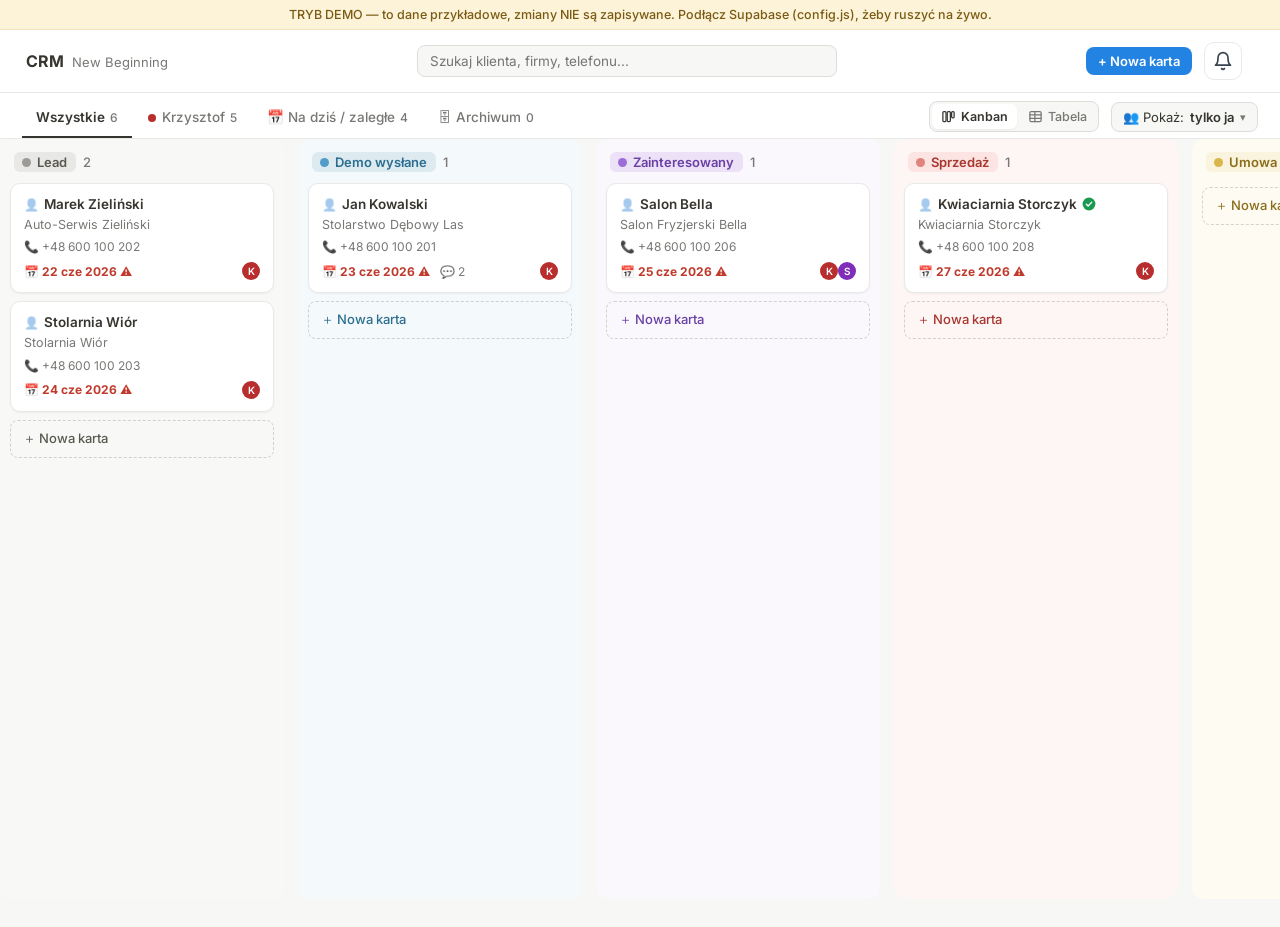
==== commit d72d65af: "CRM usługi/lejek: przycisk edycji admina także dla usług „aktywnych" na wcześniejszych etapach + adm" ====
--- a/test-demo.html
+++ b/test-demo.html
@@ -70,6 +70,6 @@
 
   <!-- DEMO: pusty config → tryb offline, bez logowania, bez zapisu do bazy -->
   <script>window.CRM_CONFIG = {};</script>
-  <script src="app.js?v=101"></script>
+  <script src="app.js?v=102"></script>
 </body>
 </html>
